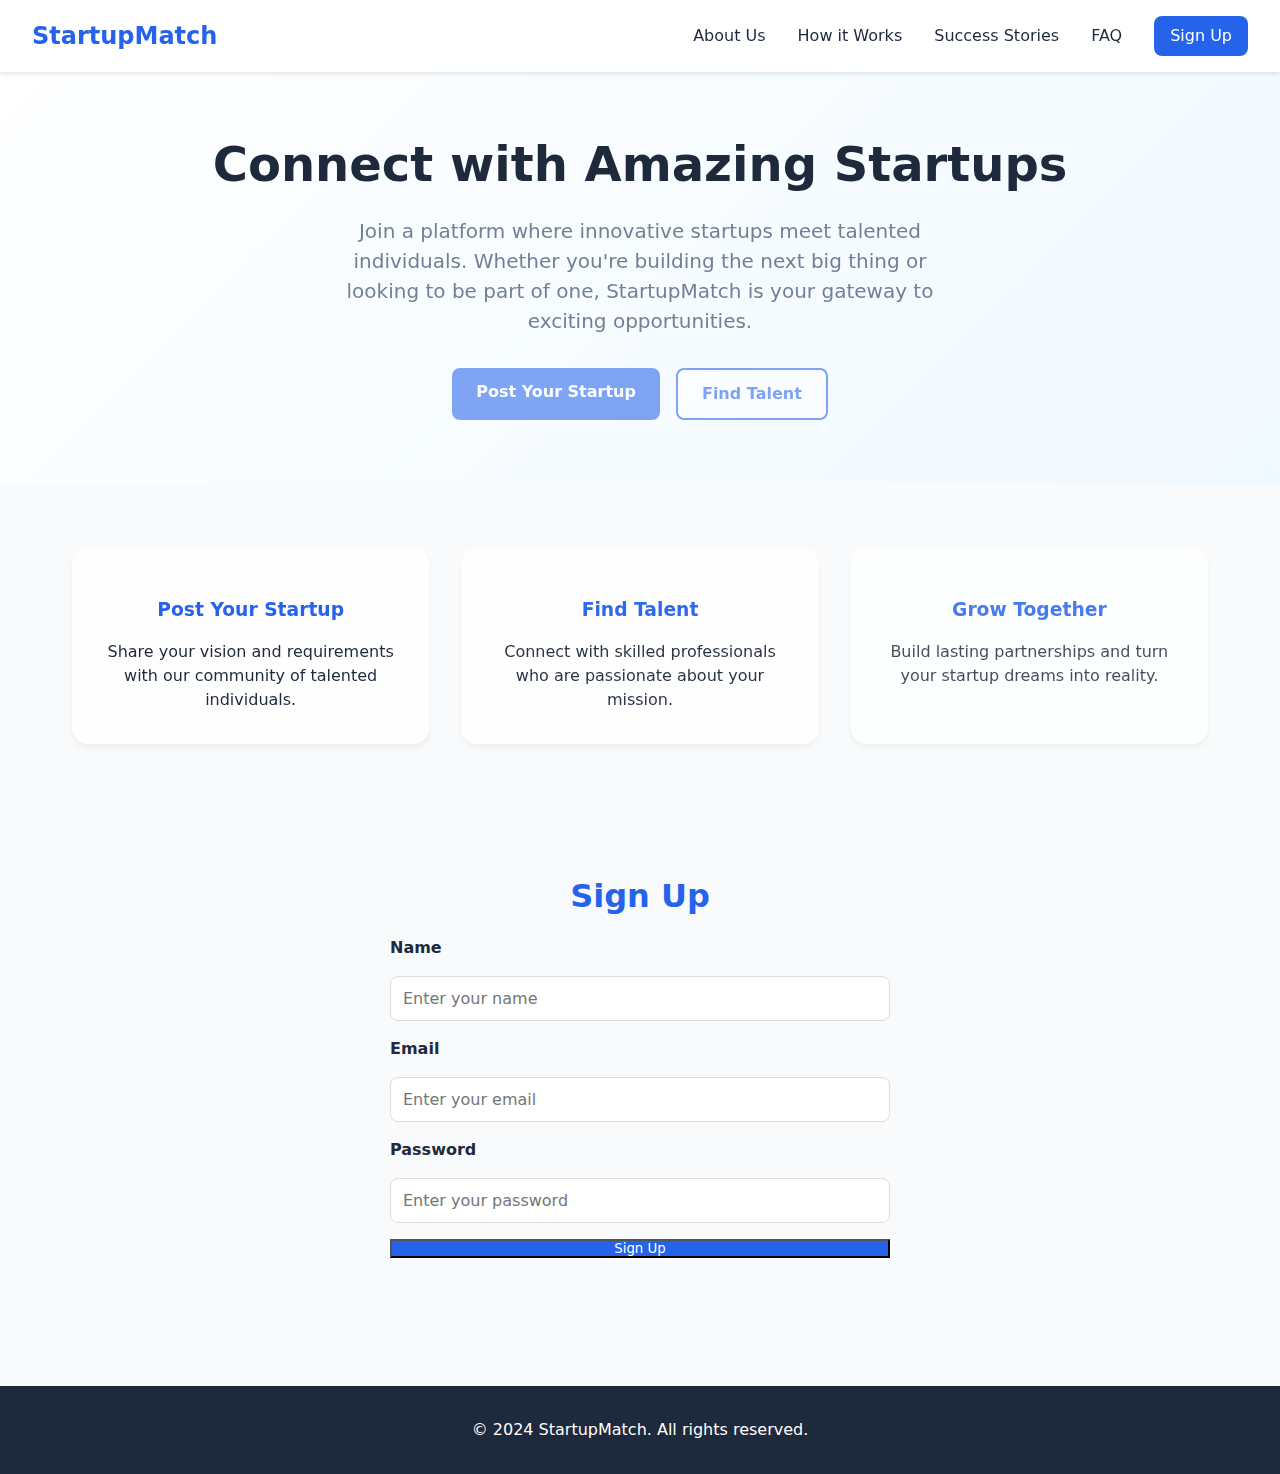
==== index.html @ 1bee6ce1 "Add files via upload" ====
<!DOCTYPE html>
<html lang="en">
<head>
    <meta charset="UTF-8">
    <meta name="viewport" content="width=device-width, initial-scale=1.0">
    <title>StartupMatch - Connect with Amazing Startups</title>
    <link rel="stylesheet" href="styles.css">
    <script src="https://cdnjs.cloudflare.com/ajax/libs/gsap/3.12.5/gsap.min.js"></script>
    <script src="script.js" defer></script>
</head>
<body>
    <nav class="navbar">
        <div class="logo">StartupMatch</div>
        <div class="nav-links">
            <a href="#about">About Us</a>
            <a href="#how-it-works">How it Works</a>
            <a href="#success">Success Stories</a>
            <a href="#faq">FAQ</a>
            <a href="signup.html" class="sign-in">Sign Up</a>
        </div>
    </nav>

    <section class="hero">
        <h1>Connect with Amazing Startups</h1>
        <p>Join a platform where innovative startups meet talented individuals. Whether you're building the next big thing or looking to be part of one, StartupMatch is your gateway to exciting opportunities.</p>
        <div class="cta-buttons">
            <a href="#post" class="button primary-button">Post Your Startup</a>
            <a href="#find" class="button secondary-button">Find Talent</a>
        </div>
    </section>

    <section class="features">
        <div class="feature-card">
            <h3>Post Your Startup</h3>
            <p>Share your vision and requirements with our community of talented individuals.</p>
        </div>
        <div class="feature-card">
            <h3>Find Talent</h3>
            <p>Connect with skilled professionals who are passionate about your mission.</p>
        </div>
        <div class="feature-card">
            <h3>Grow Together</h3>
            <p>Build lasting partnerships and turn your startup dreams into reality.</p>
        </div>
    </section>

    <section id="signup" class="signup">
        <h2>Sign Up</h2>
        <form id="signup-form">
            <label for="name">Name</label>
            <input type="text" id="name" name="name" placeholder="Enter your name" required>
            
            <label for="email">Email</label>
            <input type="email" id="email" name="email" placeholder="Enter your email" required>
            
            <label for="password">Password</label>
            <input type="password" id="password" name="password" placeholder="Enter your password" required>
            
            <button type="submit" class="primary-button">Sign Up</button>
        </form>
    </section>

    <footer>
        <p>© 2024 StartupMatch. All rights reserved.</p>
    </footer>
</body>
</html>
---- styles.css ----
:root {
    --primary: #2563eb;
    --secondary: #3b82f6;
    --dark: #1e293b;
    --light: #f8fafc;
}

* {
    margin: 0;
    padding: 0;
    box-sizing: border-box;
    font-family: system-ui, -apple-system, sans-serif;
}

body {
    background-color: var(--light);
    color: var(--dark);
    line-height: 1.5;
    scroll-behavior: smooth;
}

.navbar {
    padding: 1rem 2rem;
    background-color: white;
    box-shadow: 0 2px 4px rgba(0,0,0,0.1);
    display: flex;
    justify-content: space-between;
    align-items: center;
    position: fixed;
    width: 100%;
    top: 0;
    z-index: 100;
}

.logo {
    font-size: 1.5rem;
    font-weight: bold;
    color: var(--primary);
}

.nav-links {
    display: flex;
    gap: 2rem;
    align-items: center;
}

.nav-links a {
    text-decoration: none;
    color: var(--dark);
    font-weight: 500;
    transition: color 0.3s;
}

.nav-links a:hover {
    color: var(--primary);
}

.sign-in {
    background-color: var(--primary);
    color: white !important;
    padding: 0.5rem 1rem;
    border-radius: 0.5rem;
    transition: background-color 0.3s !important;
}

.sign-in:hover {
    background-color: var(--secondary);
    color: white !important;
}

.hero {
    padding: 8rem 2rem 4rem;
    text-align: center;
    background: linear-gradient(135deg, #ffffff 0%, #f0f9ff 100%);
}

.hero h1 {
    font-size: 3rem;
    margin-bottom: 1rem;
    opacity: 0;
}

.hero p {
    font-size: 1.25rem;
    color: #64748b;
    margin-bottom: 2rem;
    max-width: 600px;
    margin-left: auto;
    margin-right: auto;
    opacity: 0;
}

.cta-buttons {
    display: flex;
    gap: 1rem;
    justify-content: center;
    opacity: 0;
}

.button {
    padding: 0.75rem 1.5rem;
    border-radius: 0.5rem;
    font-weight: 600;
    text-decoration: none;
    transition: transform 0.3s;
}

.button:hover {
    transform: translateY(-2px);
}

.primary-button {
    background-color: var(--primary);
    color: white;
}

.secondary-button {
    background-color: white;
    color: var(--primary);
    border: 2px solid var(--primary);
}

.features {
    padding: 4rem 2rem;
    display: grid;
    grid-template-columns: repeat(auto-fit, minmax(250px, 1fr));
    gap: 2rem;
    max-width: 1200px;
    margin: 0 auto;
}

.feature-card {
    background: white;
    padding: 2rem;
    border-radius: 1rem;
    box-shadow: 0 4px 6px rgba(0,0,0,0.05);
    text-align: center;
    transition: transform 0.3s;
    opacity: 0;
}

.feature-card:hover {
    transform: translateY(-5px);
}

.feature-card h3 {
    margin: 1rem 0;
    color: var(--primary);
}

.signup {
    padding: 4rem 2rem;
    background-color: var(--light);
    text-align: center;
}

.signup h2 {
    font-size: 2rem;
    margin-bottom: 1rem;
    color: var(--primary);
}

#signup-form {
    max-width: 500px;
    margin: 0 auto;
    display: flex;
    flex-direction: column;
    gap: 1rem;
}

#signup-form label {
    font-weight: bold;
    text-align: left;
}

#signup-form input {
    padding: 0.75rem;
    border: 1px solid #ddd;
    border-radius: 0.5rem;
    font-size: 1rem;
}

#signup-form input:focus {
    outline: none;
    border-color: var(--primary);
    box-shadow: 0 0 5px var(--primary);
}

footer {
    background-color: var(--dark);
    color: white;
    padding: 2rem;
    text-align: center;
    margin-top: 4rem;
}
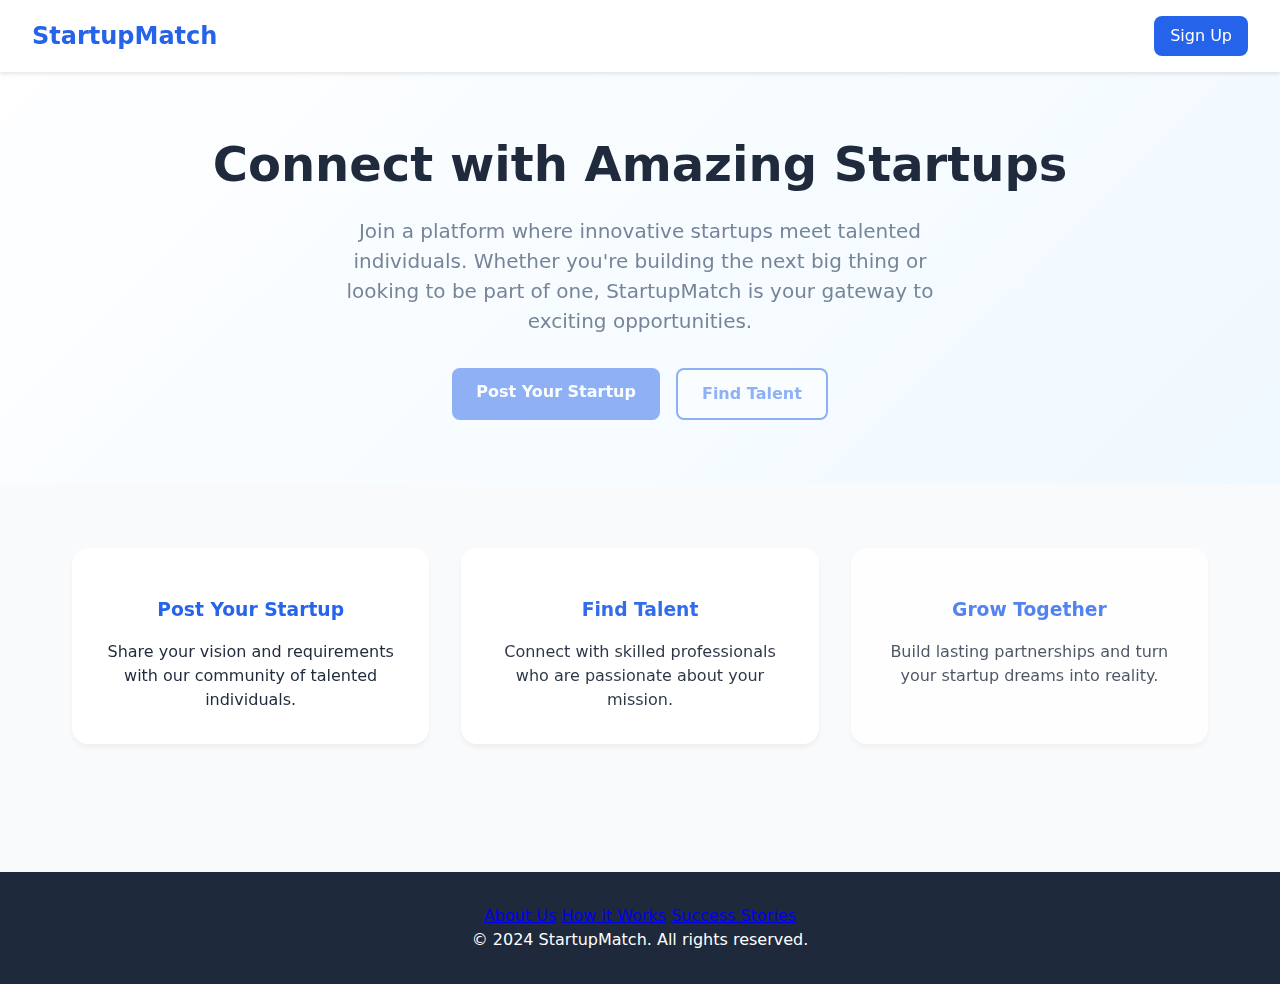
==== commit b80988a3: "Update index.html" ====
--- a/index.html
+++ b/index.html
@@ -12,10 +12,6 @@
     <nav class="navbar">
         <div class="logo">StartupMatch</div>
         <div class="nav-links">
-            <a href="#about">About Us</a>
-            <a href="#how-it-works">How it Works</a>
-            <a href="#success">Success Stories</a>
-            <a href="#faq">FAQ</a>
             <a href="signup.html" class="sign-in">Sign Up</a>
         </div>
     </nav>
@@ -44,23 +40,13 @@
         </div>
     </section>
 
-    <section id="signup" class="signup">
-        <h2>Sign Up</h2>
-        <form id="signup-form">
-            <label for="name">Name</label>
-            <input type="text" id="name" name="name" placeholder="Enter your name" required>
-            
-            <label for="email">Email</label>
-            <input type="email" id="email" name="email" placeholder="Enter your email" required>
-            
-            <label for="password">Password</label>
-            <input type="password" id="password" name="password" placeholder="Enter your password" required>
-            
-            <button type="submit" class="primary-button">Sign Up</button>
-        </form>
-    </section>
-
+ 
     <footer>
+        <div class="footer-nav">
+            <a href="#about">About Us</a>
+            <a href="#how-it-works">How it Works</a>
+            <a href="#success">Success Stories</a>
+        </div>
         <p>© 2024 StartupMatch. All rights reserved.</p>
     </footer>
 </body>
